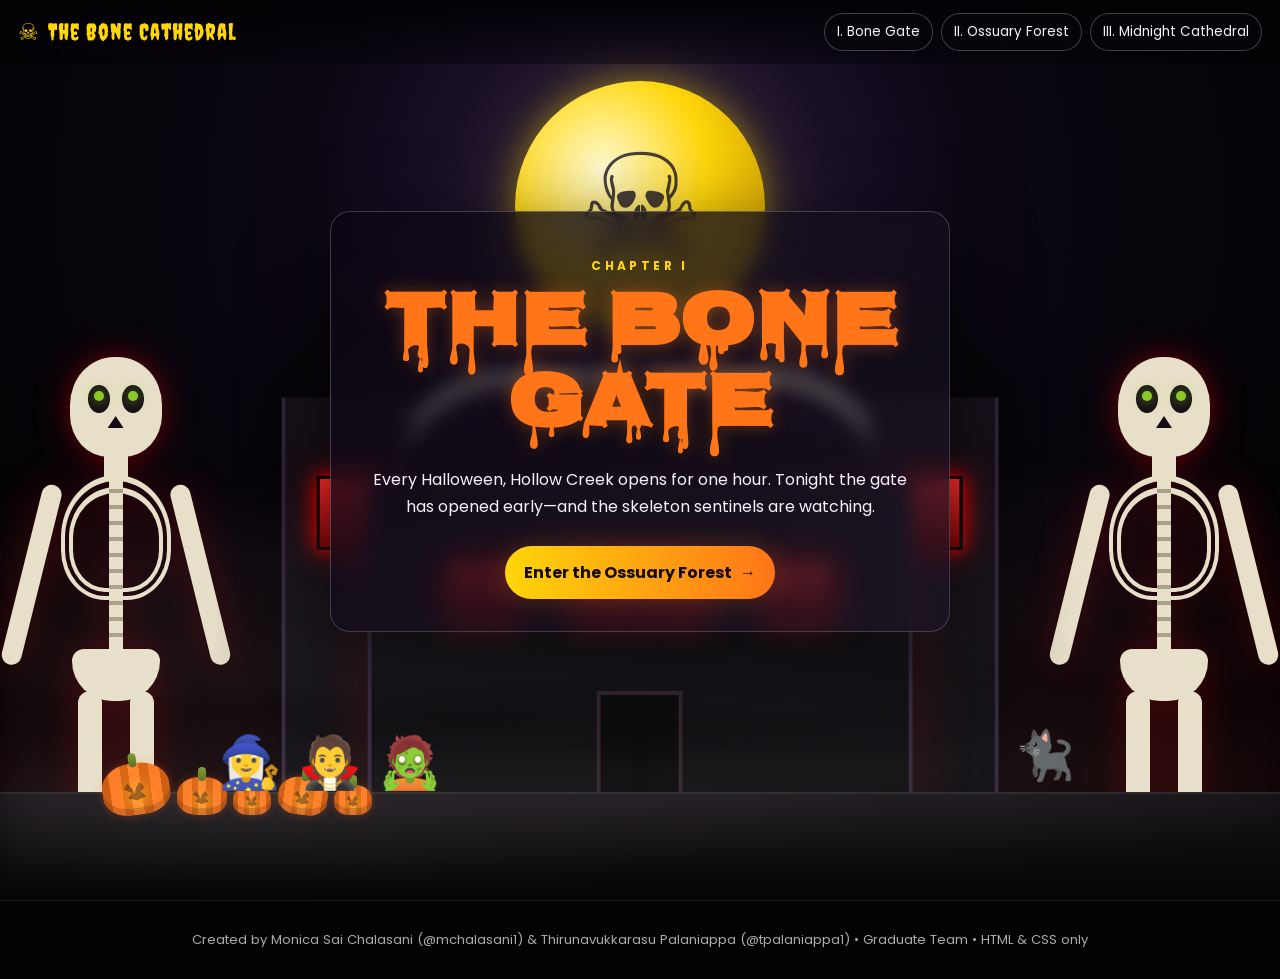
==== index.html @ 4d3e07ff "Create final Haunted Harvest project" ====
<!DOCTYPE html>
<html lang="en">
<head>
  <meta charset="UTF-8">
  <meta name="viewport" content="width=device-width, initial-scale=1.0">
  <meta name="description" content="The Bone Cathedral of Hollow Creek — a CSS-only Halloween experience by Monica Sai Chalasani and Thirunavukkarasu Palaniappa.">
  <title>The Bone Cathedral of Hollow Creek</title>
  <link rel="preconnect" href="https://fonts.googleapis.com">
  <link rel="preconnect" href="https://fonts.gstatic.com" crossorigin>
  <link href="https://fonts.googleapis.com/css2?family=Creepster&family=Nosifer&family=Poppins:wght@400;600;700&display=swap" rel="stylesheet">
  <link rel="stylesheet" href="haunted-harvest.css">
</head>
<body>
  <a class="skip-link" href="#story">Skip to story</a>

  <header class="topbar">
    <div class="brand" aria-label="Project title">
      <span aria-hidden="true">☠</span>
      <span>The Bone Cathedral</span>
    </div>
    <nav class="scene-nav" aria-label="Scene navigation">
      <a href="#gate">I. Bone Gate</a>
      <a href="#forest">II. Ossuary Forest</a>
      <a href="#cathedral">III. Midnight Cathedral</a>
    </nav>
  </header>

  <main id="story" class="scenes">
    <section id="gate" class="scene scene-gate" aria-labelledby="gate-title">
      <div class="sky" aria-hidden="true">
        <div class="moon moon-skull"><span>☠</span></div>
        <div class="cloud cloud-a"></div>
        <div class="cloud cloud-b"></div>
        <div class="bat-swarm bat-swarm-a">🦇 🦇 🦇</div>
        <div class="bat-swarm bat-swarm-b">🦇 🦇</div>
      </div>

      <div class="lightning" aria-hidden="true"></div>
      <div class="fog fog-back" aria-hidden="true"></div>
      <div class="fog fog-mid" aria-hidden="true"></div>

      <div class="skeleton-guardian guardian-left" aria-hidden="true">
        <div class="skull"><span class="eye eye-l"></span><span class="eye eye-r"></span></div>
        <div class="neck"></div><div class="ribcage"></div><div class="spine"></div>
        <div class="arm arm-l"></div><div class="arm arm-r"></div>
        <div class="pelvis"></div><div class="leg leg-l"></div><div class="leg leg-r"></div>
      </div>
      <div class="skeleton-guardian guardian-right" aria-hidden="true">
        <div class="skull"><span class="eye eye-l"></span><span class="eye eye-r"></span></div>
        <div class="neck"></div><div class="ribcage"></div><div class="spine"></div>
        <div class="arm arm-l"></div><div class="arm arm-r"></div>
        <div class="pelvis"></div><div class="leg leg-l"></div><div class="leg leg-r"></div>
      </div>

      <div class="bone-gate" aria-hidden="true">
        <div class="gate-arch">HOLLOW CREEK</div>
        <div class="gate-door gate-door-left"></div>
        <div class="gate-door gate-door-right"></div>
      </div>

      <div class="haunted-mansion" aria-hidden="true">
        <div class="mansion-roof"></div>
        <div class="mansion-tower mansion-tower-left"><span class="red-window"></span></div>
        <div class="mansion-tower mansion-tower-right"><span class="red-window"></span></div>
        <div class="mansion-body">
          <span class="red-window w1"></span><span class="red-window w2"></span><span class="red-window w3"></span><span class="red-window w4"></span>
          <div class="mansion-door"><span class="shadow-person"></span></div>
        </div>
      </div>

      <article class="story-card story-card-gate">
        <p class="eyebrow">Chapter I</p>
        <h1 id="gate-title">The Bone Gate</h1>
        <p>Every Halloween, Hollow Creek opens for one hour. Tonight the gate has opened early—and the skeleton sentinels are watching.</p>
        <a class="cta" href="#forest">Enter the Ossuary Forest <span aria-hidden="true">→</span></a>
      </article>

      <div class="trick-or-treaters" aria-label="Trick-or-treaters walking toward the gate">
        <span class="walker walker-1">🧙‍♀️</span><span class="walker walker-2">🧛</span><span class="walker walker-3">🧟</span>
      </div>
      <div class="black-cat" aria-label="A black cat watching the gate">🐈‍⬛</div>
      <div class="pumpkin-patch patch-gate" aria-label="A glowing patch of pumpkins at the bone gate">
        <span class="pumpkin pumpkin-lg glow tilt-left"></span>
        <span class="pumpkin pumpkin-md"></span>
        <span class="pumpkin pumpkin-sm glow"></span>
        <span class="pumpkin pumpkin-md tilt-right"></span>
        <span class="pumpkin pumpkin-sm"></span>
      </div>

      <div class="road" aria-hidden="true">
        <div class="hearse hearse-one"><span class="vehicle-body">⚰</span><span class="wheel wheel-a"></span><span class="wheel wheel-b"></span></div>
      </div>
      <div class="fog fog-front" aria-hidden="true"></div>
    </section>

    <section id="forest" class="scene scene-forest" aria-labelledby="forest-title">
      <div class="sky" aria-hidden="true">
        <div class="moon moon-purple"></div>
        <div class="cloud cloud-c"></div><div class="cloud cloud-d"></div>
        <div class="witch-flight">🧙‍♀️<span class="broom">━</span></div>
      </div>
      <div class="lightning lightning-forest" aria-hidden="true"></div>
      <div class="tree-line tree-back" aria-hidden="true">🌲 🌲 🌲 🌲 🌲 🌲 🌲</div>
      <div class="tree-line tree-front" aria-hidden="true">🌲 🌲 🌲 🌲 🌲</div>

      <div class="rib-arch" aria-hidden="true">
        <span class="rib rib-1"></span><span class="rib rib-2"></span><span class="rib rib-3"></span><span class="rib rib-4"></span><span class="rib rib-5"></span>
      </div>

      <div class="spider-line" aria-hidden="true"><span class="spider">🕷️</span></div>
      <div class="owl" aria-label="An owl in the forest">🦉</div>
      <div class="crow" aria-label="A crow on a branch">🐦‍⬛</div>
      <div class="bat-swarm bat-swarm-c" aria-hidden="true">🦇 🦇 🦇 🦇</div>

      <div class="cauldron-zone" aria-label="A bubbling witch cauldron">
        <div class="bubble b1"></div><div class="bubble b2"></div><div class="bubble b3"></div><div class="bubble b4"></div>
        <div class="cauldron">♨</div>
      </div>

      <div class="rising-hands" aria-hidden="true"><span>🦴</span><span>🦴</span><span>🦴</span></div>
      <div class="pumpkin-patch patch-forest" aria-label="Crooked pumpkins glowing through the forest fog">
        <span class="pumpkin pumpkin-sm"></span>
        <span class="pumpkin pumpkin-md glow"></span>
        <span class="pumpkin pumpkin-lg tilt-left"></span>
        <span class="pumpkin pumpkin-sm glow"></span>
      </div>

      <div class="skeleton-drummer" aria-label="A skeleton drummer performing in the forest">
        <span class="drum-head">💀</span><span class="drum-body">🥁</span><span class="stick stick-l">╱</span><span class="stick stick-r">╲</span>
      </div>

      <article class="story-card story-card-forest">
        <p class="eyebrow">Chapter II</p>
        <h2 id="forest-title">The Ossuary Forest</h2>
        <p>The trees bend like ribs. A witch circles the moon while a drummer made of bone calls something enormous from beneath the earth.</p>
        <div class="choice-row">
          <a class="ghost-button" href="#gate">← Retreat</a>
          <a class="cta" href="#cathedral">Follow the Drum <span aria-hidden="true">→</span></a>
        </div>
      </article>

      <div class="fog fog-back" aria-hidden="true"></div><div class="fog fog-mid" aria-hidden="true"></div><div class="fog fog-front" aria-hidden="true"></div>
    </section>

    <section id="cathedral" class="scene scene-cathedral" aria-labelledby="cathedral-title">
      <div class="sky" aria-hidden="true">
        <div class="blood-moon"></div>
        <div class="bat-swarm bat-swarm-final">🦇 🦇 🦇 🦇 🦇</div>
      </div>
      <div class="lightning lightning-final" aria-hidden="true"></div>
      <div class="red-spotlight red-spotlight-left" aria-hidden="true"></div>
      <div class="red-spotlight red-spotlight-right" aria-hidden="true"></div>
      <div class="giant-hand giant-hand-left" aria-hidden="true">🦴</div>
      <div class="giant-hand giant-hand-right" aria-hidden="true">🦴</div>

      <div class="cathedral" aria-hidden="true">
        <div class="tower tower-l"></div><div class="tower tower-r"></div>
        <div class="cathedral-face">
          <div class="window window-1"></div><div class="window window-2"></div><div class="window window-3"></div>
          <div class="cathedral-door"></div>
        </div>
      </div>

      <article class="story-card final-card">
        <p class="eyebrow">Chapter III</p>
        <h2 id="cathedral-title">Midnight at the Bone Cathedral</h2>
        <p>The bells stop. The graveyard goes silent. You have one final choice: awaken the Bone Titan—or escape before midnight.</p>
        <div class="summon-control">
          <input type="checkbox" id="awaken" class="summon-checkbox">
          <label for="awaken" class="summon-label">☠ AWAKEN THE BONE TITAN ☠</label>
        </div>
      </article>

      <div class="arena">
        <div class="titan-shadow" aria-hidden="true"></div>
        <div class="bone-titan" aria-label="A giant skeleton titan rising behind the graveyard">
          <div class="titan-skull"><span class="titan-eye left"></span><span class="titan-eye right"></span><span class="jaw"></span></div>
          <div class="titan-neck"></div>
          <div class="titan-ribs">
            <i></i><i></i><i></i><i></i><i></i>
          </div>
          <div class="titan-spine"></div>
          <div class="titan-arm titan-arm-left"></div><div class="titan-arm titan-arm-right"></div>
          <div class="titan-pelvis"></div>
        </div>


        <div class="pumpkin-patch patch-cathedral" aria-label="Jack-o'-lanterns glowing beside the graves">
          <span class="pumpkin pumpkin-md glow"></span>
          <span class="pumpkin pumpkin-sm"></span>
          <span class="pumpkin pumpkin-lg glow tilt-right"></span>
          <span class="pumpkin pumpkin-sm glow"></span>
          <span class="pumpkin pumpkin-md"></span>
        </div>
        <div class="graveyard" aria-label="Interactive graveyard">
          <button class="grave grave-1"><span>R.I.P.</span><small>The bell tolls for you.</small></button>
          <button class="grave grave-2"><span>1893</span><small>He still walks at midnight.</small></button>
          <button class="grave grave-3"><span>BEWARE</span><small>Do not wake what sleeps below.</small></button>
        </div>

        <div class="ghost ghost-a" aria-label="Floating ghost">👻</div><div class="ghost ghost-b" aria-label="Floating ghost">👻</div><div class="ghost ghost-c" aria-label="Floating ghost">👻</div>

        <div class="graveyard-visitors" aria-label="Two frightened visitors searching the graveyard with flashlights">
          <span class="visitor visitor-one">🧑‍🦱<i class="flashlight-beam" aria-hidden="true"></i></span>
          <span class="visitor visitor-two">🧑‍🦰<i class="flashlight-beam" aria-hidden="true"></i></span>
        </div>
        <div class="cathedral-raven" aria-label="A raven circling the cathedral">🐦‍⬛</div>
        <div class="wind-debris wind-debris-a" aria-hidden="true">🍂</div>
        <div class="wind-debris wind-debris-b" aria-hidden="true">🍂</div>
        <div class="dance-floor" aria-label="Skeletons dancing in the graveyard"><span>💀</span><span>💀</span><span>💀</span></div>
      </div>

      <div class="road road-final" aria-hidden="true"><div class="hearse hearse-two"><span class="vehicle-body">⚰</span><span class="wheel wheel-a"></span><span class="wheel wheel-b"></span></div></div>

      <div class="final-nav">
        <a class="ghost-button" href="#forest">← Back to Forest</a>
        <a class="cta" href="#gate">Restart the Curse ↻</a>
      </div>

      <div class="fog fog-back" aria-hidden="true"></div><div class="fog fog-mid" aria-hidden="true"></div><div class="fog fog-front" aria-hidden="true"></div>
    </section>
  </main>

  <footer>
    <p>Created by Monica Sai Chalasani (@mchalasani1) &amp; Thirunavukkarasu Palaniappa (@tpalaniappa1) • Graduate Team • HTML &amp; CSS only</p>
  </footer>
</body>
</html>
---- haunted-harvest.css ----
:root {
  --pumpkin: #ff7518;
  --candy-purple: #5a189a;
  --spider-black: #1a1423;
  --slime-green: #8ac926;
  --ghost-white: #f6f2f8;
  --candle-glow: #ffd60a;
  --blood: #8a0712;
  --night: #07050b;
  --deep-night: #020103;
  --bone: #e7dfc8;
  --mist: rgba(246, 242, 248, .12);
  --panel: rgba(10, 6, 16, .78);
}

* { box-sizing: border-box; }
html { scroll-behavior: smooth; }
body { margin: 0; background: var(--deep-night); color: var(--ghost-white); font-family: "Poppins", "Segoe UI", sans-serif; overflow-x: hidden; }
a { color: inherit; }
button, input, label, a { -webkit-tap-highlight-color: transparent; }

.skip-link { position: fixed; left: 1rem; top: -100px; z-index: 9999; background: var(--candle-glow); color: #111; padding: .75rem 1rem; border-radius: .5rem; font-weight: 700; }
.skip-link:focus { top: 1rem; }

:focus-visible { outline: 3px solid var(--candle-glow); outline-offset: 4px; }

.topbar { position: fixed; inset: 0 0 auto 0; z-index: 1000; display: flex; align-items: center; justify-content: space-between; gap: 1rem; padding: .8rem 1.1rem; background: linear-gradient(180deg, rgba(2,1,3,.95), rgba(2,1,3,.3)); backdrop-filter: blur(8px); }
.brand { display: flex; gap: .55rem; align-items: center; font-family: "Creepster", cursive; letter-spacing: 1px; color: var(--candle-glow); font-size: clamp(1rem, 2vw, 1.45rem); }
.scene-nav { display: flex; flex-wrap: wrap; gap: .5rem; justify-content: flex-end; }
.scene-nav a { text-decoration: none; font-size: .84rem; padding: .5rem .75rem; border: 1px solid rgba(246,242,248,.25); border-radius: 999px; background: rgba(8,5,12,.65); transition: transform .25s ease, background .25s ease, border-color .25s ease; }
.scene-nav a:hover { transform: translateY(-2px); background: rgba(90,24,154,.45); border-color: var(--candy-purple); }

.scenes { min-height: 100vh; }
.scene { display: none; position: relative; min-height: 100vh; overflow: hidden; isolation: isolate; padding: 7rem 1rem 5rem; }
.scenes:not(:has(.scene:target)) .scene:first-child { display: block; }
.scene:target { display: block; animation: sceneReveal .9s ease both; }

@keyframes sceneReveal { from { opacity: 0; transform: scale(1.035); filter: blur(10px); } to { opacity: 1; transform: scale(1); filter: blur(0); } }

.scene-gate { background: radial-gradient(circle at 50% 22%, #221638 0 9%, #0c0713 35%, #030204 75%); }
.scene-forest { background: radial-gradient(circle at 72% 18%, #281641 0 8%, #0a0611 35%, #020103 80%); }
.scene-cathedral { background: radial-gradient(circle at 50% 18%, #39070c 0 7%, #100409 28%, #020103 76%); }

.sky, .lightning, .fog { position: absolute; inset: 0; pointer-events: none; }
.sky { z-index: -8; }

.moon { position: absolute; top: 9%; left: 50%; transform: translateX(-50%); width: clamp(130px, 20vw, 250px); aspect-ratio: 1; border-radius: 50%; background: radial-gradient(circle at 35% 35%, #fffbd3, var(--candle-glow) 45%, #b88600 100%); box-shadow: 0 0 35px rgba(255,214,10,.45), 0 0 100px rgba(255,214,10,.18); animation: moonPulse 4s ease-in-out infinite; }
.moon-skull { display: grid; place-items: center; color: rgba(26,20,35,.8); font-size: clamp(4rem, 12vw, 9rem); }
.moon-purple { left: 72%; background: radial-gradient(circle at 35% 35%, #efe4ff, #bd9cff 45%, #573476 100%); box-shadow: 0 0 60px rgba(180,120,255,.4); }
@keyframes moonPulse { 50% { box-shadow: 0 0 60px rgba(255,214,10,.7), 0 0 140px rgba(255,214,10,.24); transform: translateX(-50%) scale(1.03); } }

.cloud { position: absolute; width: 340px; height: 90px; border-radius: 50%; background: radial-gradient(ellipse at center, rgba(246,242,248,.18), rgba(246,242,248,.02) 65%, transparent 70%); filter: blur(6px); }
.cloud-a { top: 15%; left: -30%; animation: cloudDrift 28s linear infinite; }
.cloud-b { top: 27%; left: -45%; animation: cloudDrift 39s linear infinite 5s; opacity: .55; }
.cloud-c { top: 18%; left: -30%; animation: cloudDrift 22s linear infinite; }
.cloud-d { top: 34%; left: -55%; animation: cloudDrift 35s linear infinite 8s; }
@keyframes cloudDrift { to { transform: translateX(160vw); } }

.bat-swarm { position: absolute; letter-spacing: .45rem; filter: grayscale(1) brightness(.45); white-space: nowrap; }
.bat-swarm-a { top: 20%; left: -20%; animation: swarmFlight 11s linear infinite; }
.bat-swarm-b { top: 34%; left: -30%; animation: swarmFlight 16s linear infinite 3s reverse; }
.bat-swarm-c { top: 25%; left: -30%; animation: swarmFlight 10s linear infinite; }
.bat-swarm-final { top: 18%; left: -35%; font-size: 1.35rem; animation: swarmFlight 9s linear infinite; }
@keyframes swarmFlight { 30% { transform: translate(45vw, -40px) rotate(-6deg); } 65% { transform: translate(95vw, 30px) rotate(5deg); } 100% { transform: translate(145vw, -10px); } }

.lightning { z-index: -2; background: white; opacity: 0; animation: lightningFlash 8s infinite; mix-blend-mode: screen; }
.lightning-forest { animation-duration: 6.5s; }
.lightning-final { animation-duration: 5.2s; }
@keyframes lightningFlash { 0%, 70%, 72%, 76%, 100% { opacity: 0; } 71% { opacity: .52; } 73% { opacity: .15; } 74% { opacity: .78; } }

.fog { z-index: 30; top: auto; height: 32%; filter: blur(16px); background: radial-gradient(ellipse at 20% 50%, rgba(246,242,248,.22), transparent 45%), radial-gradient(ellipse at 70% 40%, rgba(246,242,248,.15), transparent 42%); opacity: .45; }
.fog-back { bottom: 20%; animation: fogMove 35s linear infinite; opacity: .22; }
.fog-mid { bottom: 9%; animation: fogMove 24s linear infinite reverse; opacity: .32; }
.fog-front { bottom: -5%; animation: fogMove 17s linear infinite; opacity: .5; }
@keyframes fogMove { from { transform: translateX(-18%); } to { transform: translateX(18%); } }

.story-card { position: relative; z-index: 80; width: min(620px, 92vw); margin: 11vh auto 0; padding: clamp(1.2rem, 3vw, 2rem); background: linear-gradient(135deg, rgba(13,7,20,.82), rgba(26,20,35,.7)); border: 1px solid rgba(246,242,248,.2); border-radius: 1.25rem; box-shadow: 0 20px 80px rgba(0,0,0,.5); backdrop-filter: blur(9px); text-align: center; }
.story-card h1, .story-card h2 { margin: .2rem 0 .8rem; font-family: "Nosifer", cursive; line-height: 1.05; color: var(--pumpkin); text-shadow: 0 0 18px rgba(255,117,24,.35); font-size: clamp(2.3rem, 6vw, 5.2rem); }
.story-card p { line-height: 1.7; }
.eyebrow { text-transform: uppercase; letter-spacing: .28em; font-size: .75rem; color: var(--candle-glow); font-weight: 700; }
.cta, .ghost-button { display: inline-flex; align-items: center; justify-content: center; gap: .5rem; text-decoration: none; padding: .9rem 1.2rem; margin-top: .6rem; border-radius: 999px; font-weight: 700; transition: transform .25s ease, box-shadow .25s ease, background .25s ease; }
.cta { color: #140b04; background: linear-gradient(90deg, var(--candle-glow), var(--pumpkin)); box-shadow: 0 0 28px rgba(255,117,24,.25); }
.cta:hover { transform: translateY(-3px) scale(1.02); box-shadow: 0 0 38px rgba(255,117,24,.55); }
.ghost-button { border: 1px solid rgba(246,242,248,.35); background: rgba(246,242,248,.08); }
.ghost-button:hover { background: rgba(246,242,248,.16); transform: translateY(-3px); }
.choice-row { display: flex; gap: .7rem; justify-content: center; flex-wrap: wrap; }

.skeleton-guardian { position: absolute; z-index: 7; bottom: 7%; width: 180px; height: 480px; transform-origin: bottom center; filter: drop-shadow(0 0 18px rgba(246,242,248,.12)); animation: guardianSway 5s ease-in-out infinite alternate; }
.guardian-left { left: 2%; }
.guardian-right { right: 2%; transform: scaleX(-1); animation-delay: -2.2s; }
@keyframes guardianSway { to { rotate: 2deg; } }
.skull { position: absolute; top: 0; left: 50%; width: 92px; height: 100px; transform: translateX(-50%); background: var(--bone); border-radius: 48% 48% 42% 42%; box-shadow: inset 0 -14px 0 #c8bea5; }
.skull::before { content: ""; position: absolute; left: 18px; top: 28px; width: 22px; height: 28px; border-radius: 50%; background: #140b16; box-shadow: 34px 0 #140b16; }
.skull::after { content: ""; position: absolute; left: 38px; top: 59px; width: 16px; height: 12px; background: #140b16; clip-path: polygon(50% 0,100% 100%,0 100%); }
.eye { position: absolute; top: 34px; width: 10px; height: 10px; border-radius: 50%; background: var(--slime-green); box-shadow: 0 0 14px var(--slime-green); animation: eyePulse 1.8s infinite; z-index: 3; }
.eye-l { left: 24px; }.eye-r { right: 24px; }
@keyframes eyePulse { 50% { opacity: .25; transform: scale(.65); } }
.neck { position: absolute; top: 94px; left: 50%; width: 24px; height: 28px; transform: translateX(-50%); background: var(--bone); }
.ribcage { position: absolute; top: 118px; left: 50%; width: 110px; height: 125px; transform: translateX(-50%); border: 12px double var(--bone); border-top-width: 18px; border-radius: 50% 50% 40% 40%; }
.spine { position: absolute; top: 120px; left: 50%; width: 14px; height: 185px; transform: translateX(-50%); background: repeating-linear-gradient(to bottom, var(--bone) 0 12px, #aa9f88 12px 16px); }
.arm { position: absolute; top: 128px; width: 20px; height: 185px; background: var(--bone); border-radius: 20px; transform-origin: top center; }
.arm-l { left: 18px; rotate: 14deg; }.arm-r { right: 18px; rotate: -14deg; }
.pelvis { position: absolute; top: 292px; left: 50%; width: 88px; height: 52px; transform: translateX(-50%); background: var(--bone); border-radius: 12px 12px 40px 40px; }
.leg { position: absolute; top: 334px; width: 24px; height: 146px; background: var(--bone); border-radius: 20px; }
.leg-l { left: 52px; }.leg-r { right: 52px; }

.bone-gate { position: absolute; z-index: 5; left: 50%; bottom: 8%; transform: translateX(-50%); width: min(520px, 70vw); height: 460px; }
.gate-arch { position: absolute; inset: 0 0 auto 0; height: 130px; border: 20px solid var(--bone); border-bottom: 0; border-radius: 260px 260px 0 0; display: grid; place-items: center; padding-top: 1.8rem; font-family: "Creepster"; font-size: clamp(1.3rem, 4vw, 2.4rem); color: var(--candle-glow); text-shadow: 0 0 10px var(--pumpkin); }
.gate-door { position: absolute; bottom: 0; width: 50%; height: 350px; border: 8px solid #4f3a2d; background: repeating-linear-gradient(90deg, #1a1113 0 18px, #2a171b 18px 24px); transform-origin: center top; }
.gate-door-left { left: 0; animation: gateOpenL 7s ease-in-out infinite; }
.gate-door-right { right: 0; animation: gateOpenR 7s ease-in-out infinite; }
@keyframes gateOpenL { 45%, 65% { transform: perspective(600px) rotateY(65deg); } }
@keyframes gateOpenR { 45%, 65% { transform: perspective(600px) rotateY(-65deg); } }

.trick-or-treaters { position: absolute; z-index: 22; bottom: 11%; left: 17%; display: flex; gap: 1rem; font-size: clamp(2rem, 4vw, 3.2rem); animation: walkersMove 12s ease-in-out infinite alternate; }
.walker { display: inline-block; animation: walkBob .55s ease-in-out infinite alternate; }
.walker-2 { animation-delay: -.2s; }.walker-3 { animation-delay: -.35s; }
@keyframes walkersMove { to { transform: translateX(10vw); } }
@keyframes walkBob { to { transform: translateY(-7px) rotate(2deg); } }
.black-cat { position: absolute; z-index: 23; right: 16%; bottom: 12%; font-size: 3rem; animation: catWatch 3s ease-in-out infinite; }
@keyframes catWatch { 50% { transform: translateY(-5px) scaleX(-1); } }

.road { position: absolute; z-index: 15; left: 0; right: 0; bottom: 0; height: 12%; background: linear-gradient(#151116, #060506); border-top: 2px solid rgba(246,242,248,.12); }
.hearse { position: absolute; bottom: 18px; width: 150px; height: 55px; border-radius: 12px 18px 6px 6px; background: linear-gradient(#262129, #09080a); border: 2px solid #3d3740; box-shadow: 0 8px 22px rgba(0,0,0,.65); }
.hearse::before { content: ""; position: absolute; top: -24px; left: 35px; width: 80px; height: 30px; background: #151219; border-radius: 10px 15px 0 0; border: 2px solid #3d3740; }
.vehicle-body { position: absolute; left: 58px; top: 9px; font-size: 1.7rem; filter: grayscale(1); }
.wheel { position: absolute; bottom: -12px; width: 28px; aspect-ratio: 1; border-radius: 50%; background: #050505; border: 5px solid #3c3c3c; animation: wheelSpin .75s linear infinite; }
.wheel-a { left: 22px; }.wheel-b { right: 22px; }
@keyframes wheelSpin { to { rotate: 360deg; } }
.hearse-one { left: -190px; animation: hearseDrive 15s linear infinite; }
.hearse-two { left: -190px; animation: hearseDrive 12s linear infinite reverse; }
@keyframes hearseDrive { to { transform: translateX(calc(100vw + 350px)); } }

.tree-line { position: absolute; left: -5%; right: -5%; white-space: nowrap; filter: brightness(.23) saturate(.3); transform-origin: bottom center; }
.tree-back { bottom: 18%; font-size: clamp(7rem, 15vw, 13rem); opacity: .5; animation: treeSway 5s ease-in-out infinite alternate; }
.tree-front { bottom: 7%; font-size: clamp(9rem, 18vw, 16rem); opacity: .85; animation: treeSway 4s ease-in-out infinite alternate-reverse; }
@keyframes treeSway { to { transform: translateX(2%) rotate(.8deg); } }

.witch-flight { position: absolute; top: 20%; left: -20%; font-size: clamp(2.5rem, 5vw, 4rem); animation: witchFlight 13s ease-in-out infinite; }
.witch-flight .broom { display: inline-block; transform: translate(-.65rem,.3rem) rotate(-7deg); color: #6f4a2d; }
@keyframes witchFlight { 30% { transform: translate(45vw,-45px) rotate(4deg); } 65% { transform: translate(95vw,35px) rotate(-3deg); } 100% { transform: translate(140vw,-20px); } }

.rib-arch { position: absolute; z-index: 6; left: 50%; bottom: 9%; width: min(580px, 80vw); height: 530px; transform: translateX(-50%); }
.rib { position: absolute; bottom: 0; width: 26px; height: 500px; background: var(--bone); border-radius: 30px; transform-origin: bottom center; box-shadow: 0 0 20px rgba(246,242,248,.08); }
.rib-1 { left: 10%; rotate: -24deg; }.rib-2 { left: 28%; rotate: -12deg; }.rib-3 { left: 49%; }.rib-4 { right: 28%; rotate: 12deg; }.rib-5 { right: 10%; rotate: 24deg; }

.spider-line { position: absolute; z-index: 40; top: 0; left: 16%; width: 2px; height: 26vh; background: rgba(246,242,248,.45); }
.spider { position: absolute; bottom: -2.6rem; left: -1.4rem; font-size: 2.8rem; animation: spiderDrop 4s ease-in-out infinite alternate; }
@keyframes spiderDrop { to { transform: translateY(90px) rotate(12deg); } }
.owl, .crow { position: absolute; z-index: 16; font-size: 2.5rem; }
.owl { right: 18%; top: 30%; animation: owlBlink 3s steps(2,end) infinite; }
.crow { left: 20%; top: 32%; animation: crowHop 2.3s ease-in-out infinite; }
@keyframes owlBlink { 50% { filter: brightness(.45); } }
@keyframes crowHop { 50% { transform: translateY(-7px) rotate(-6deg); } }

.cauldron-zone { position: absolute; z-index: 26; bottom: 12%; right: 22%; width: 120px; height: 170px; }
.cauldron { position: absolute; bottom: 0; width: 120px; height: 75px; border-radius: 10px 10px 55px 55px; background: #09070b; border: 4px solid #35303a; color: var(--slime-green); display: grid; place-items: center; font-size: 3rem; box-shadow: 0 -10px 35px rgba(138,201,38,.28); }
.bubble { position: absolute; bottom: 60px; left: 50%; width: 14px; aspect-ratio: 1; border-radius: 50%; background: var(--slime-green); box-shadow: 0 0 12px var(--slime-green); animation: bubbleRise 2.2s ease-out infinite; }
.b2 { left: 30%; animation-delay: .5s; }.b3 { left: 65%; animation-delay: 1s; }.b4 { left: 45%; animation-delay: 1.45s; width: 9px; }
@keyframes bubbleRise { from { transform: translateY(0) scale(.4); opacity: 0; } 30% { opacity: 1; } to { transform: translateY(-105px) scale(1.5); opacity: 0; } }

.skeleton-drummer { position: absolute; z-index: 24; left: 16%; bottom: 12%; width: 130px; height: 170px; animation: drummerBounce .55s ease-in-out infinite alternate; }
.drum-head { position: absolute; top: 0; left: 42px; font-size: 3.2rem; }.drum-body { position: absolute; bottom: 0; left: 34px; font-size: 4rem; }
.stick { position: absolute; top: 65px; font-size: 3rem; color: var(--bone); transform-origin: bottom center; }.stick-l { left: 15px; animation: drumL .35s infinite alternate; }.stick-r { right: 15px; animation: drumR .35s infinite alternate; }
@keyframes drummerBounce { to { transform: translateY(-8px); } } @keyframes drumL { to { rotate: 25deg; } } @keyframes drumR { to { rotate: -25deg; } }

.blood-moon { position: absolute; top: 8%; left: 50%; transform: translateX(-50%); width: clamp(160px, 24vw, 290px); aspect-ratio: 1; border-radius: 50%; background: radial-gradient(circle at 38% 34%, #ff6b6b, #a40f18 52%, #48050a 100%); box-shadow: 0 0 70px rgba(164,15,24,.5); animation: bloodPulse 3.5s ease-in-out infinite; }
@keyframes bloodPulse { 50% { transform: translateX(-50%) scale(1.035); filter: saturate(1.35); } }

.cathedral { position: absolute; z-index: 3; left: 50%; bottom: 7%; transform: translateX(-50%); width: min(760px, 88vw); height: 620px; filter: drop-shadow(0 30px 25px rgba(0,0,0,.75)); }
.cathedral-face { position: absolute; bottom: 0; left: 18%; width: 64%; height: 470px; background: linear-gradient(#211620, #09070a); border: 5px solid #372938; clip-path: polygon(8% 100%,8% 22%,23% 22%,32% 0,41% 22%,59% 22%,68% 0,77% 22%,92% 22%,92% 100%); }
.tower { position: absolute; bottom: 0; width: 22%; height: 570px; background: linear-gradient(#20151f, #080609); border: 5px solid #372938; clip-path: polygon(50% 0,100% 18%,90% 18%,90% 100%,10% 100%,10% 18%,0 18%); }
.tower-l { left: 0; }.tower-r { right: 0; }
.window { position: absolute; top: 38%; width: 44px; height: 90px; background: var(--candle-glow); border-radius: 22px 22px 4px 4px; box-shadow: 0 0 22px rgba(255,214,10,.45); animation: windowFlicker 2.4s infinite steps(2,end); }
.window-1 { left: 16%; }.window-2 { left: 45%; animation-delay: -.7s; }.window-3 { right: 16%; animation-delay: -1.4s; }
@keyframes windowFlicker { 50% { opacity: .28; filter: hue-rotate(35deg); } }
.cathedral-door { position: absolute; bottom: 0; left: 50%; transform: translateX(-50%); width: 120px; height: 150px; background: #020103; border-radius: 60px 60px 0 0; border: 5px solid #4e394f; }

.final-card { margin-top: 5vh; max-width: 720px; }
.summon-control { margin-top: 1rem; }
.summon-checkbox { position: absolute; inline-size: 1px; block-size: 1px; opacity: 0; }
.summon-label { display: inline-flex; justify-content: center; padding: 1rem 1.25rem; border: 2px solid var(--blood); border-radius: .75rem; background: linear-gradient(180deg, #250509, #080205); color: #ffd2d5; font-family: "Creepster"; letter-spacing: .08em; font-size: clamp(1rem, 3vw, 1.35rem); cursor: pointer; box-shadow: inset 0 0 20px rgba(138,7,18,.28), 0 0 20px rgba(138,7,18,.2); transition: .25s ease; }
.summon-label:hover { transform: scale(1.04); box-shadow: inset 0 0 25px rgba(138,7,18,.45), 0 0 30px rgba(138,7,18,.35); }
.summon-checkbox:focus-visible + .summon-label { outline: 3px solid var(--candle-glow); outline-offset: 5px; }

.arena { position: absolute; inset: 0; z-index: 10; pointer-events: none; }
.bone-titan { position: absolute; left: 50%; bottom: -43%; width: 430px; height: 740px; transform: translateX(-50%) scale(.85); opacity: .08; filter: drop-shadow(0 0 30px rgba(246,242,248,.18)); transition: 1.6s cubic-bezier(.16,.8,.2,1); }
.scene-cathedral:has(.summon-checkbox:checked) .bone-titan { bottom: 3%; opacity: 1; transform: translateX(-50%) scale(1); animation: titanBreath 4s ease-in-out infinite 1.6s; }
.scene-cathedral:has(.summon-checkbox:checked) .titan-shadow { opacity: .8; transform: translateX(-50%) scale(1.2); }
@keyframes titanBreath { 50% { transform: translateX(-50%) scale(1.02); filter: drop-shadow(0 0 50px rgba(138,201,38,.25)); } }
.titan-shadow { position: absolute; left: 50%; bottom: 3%; width: 520px; height: 120px; transform: translateX(-50%) scale(.2); background: radial-gradient(ellipse, rgba(0,0,0,.95), transparent 70%); opacity: 0; transition: 1.4s ease; }
.titan-skull { position: absolute; top: 0; left: 50%; width: 210px; height: 220px; transform: translateX(-50%); background: var(--bone); border-radius: 50% 50% 40% 40%; box-shadow: inset 0 -25px 0 #b7ab90; }
.titan-skull::before { content:""; position:absolute; top:68px; left:40px; width:48px; height:58px; border-radius:50%; background:#0a0508; box-shadow:82px 0 #0a0508; }
.titan-skull::after { content:""; position:absolute; top:138px; left:88px; width:34px; height:28px; background:#0a0508; clip-path:polygon(50% 0,100% 100%,0 100%); }
.titan-eye { position: absolute; top: 86px; width: 18px; aspect-ratio: 1; border-radius: 50%; background: var(--slime-green); box-shadow: 0 0 28px 9px rgba(138,201,38,.65); z-index: 3; animation: titanEye 1.5s infinite alternate; }
.titan-eye.left { left: 56px; }.titan-eye.right { right: 56px; }
@keyframes titanEye { to { transform: scale(.55); opacity: .55; } }
.jaw { position: absolute; left: 48px; bottom: -35px; width: 115px; height: 65px; border: 18px double var(--bone); border-top: 0; border-radius: 0 0 50px 50px; animation: jawTalk 1.2s ease-in-out infinite; transform-origin: top center; }
@keyframes jawTalk { 50% { transform: rotateX(35deg) translateY(8px); } }
.titan-neck { position: absolute; top: 210px; left: 50%; transform: translateX(-50%); width: 55px; height: 70px; background: var(--bone); }
.titan-ribs { position: absolute; top: 265px; left: 50%; transform: translateX(-50%); width: 310px; height: 265px; }
.titan-ribs i { position: absolute; left: 50%; transform: translateX(-50%); width: 100%; height: 50px; border: 18px solid var(--bone); border-top: 0; border-radius: 0 0 150px 150px; }
.titan-ribs i:nth-child(1){top:0}.titan-ribs i:nth-child(2){top:46px;width:92%}.titan-ribs i:nth-child(3){top:92px;width:84%}.titan-ribs i:nth-child(4){top:138px;width:74%}.titan-ribs i:nth-child(5){top:184px;width:62%}
.titan-spine { position: absolute; top: 270px; left: 50%; transform: translateX(-50%); width: 28px; height: 350px; background: repeating-linear-gradient(to bottom, var(--bone) 0 20px, #a99d83 20px 27px); }
.titan-arm { position: absolute; top: 300px; width: 38px; height: 360px; background: var(--bone); border-radius: 30px; transform-origin: top center; }
.titan-arm-left { left: 28px; rotate: 16deg; }.titan-arm-right { right: 28px; rotate: -16deg; }
.titan-pelvis { position: absolute; top: 605px; left: 50%; transform: translateX(-50%); width: 210px; height: 95px; background: var(--bone); border-radius: 20px 20px 80px 80px; }

.graveyard { position: absolute; z-index: 18; left: 8%; right: 8%; bottom: 14%; display: flex; align-items: flex-end; justify-content: space-around; gap: 1rem; pointer-events: auto; }
.grave { position: relative; width: 150px; height: 130px; border: 0; border-radius: 70px 70px 12px 12px; background: linear-gradient(#47434a,#1b171e); color: var(--ghost-white); box-shadow: inset 0 0 0 4px #625b65; cursor: pointer; font: inherit; padding: 2rem .7rem .7rem; transition: transform .25s ease, box-shadow .25s ease; }
.grave span { font-family: "Creepster"; font-size: 1.35rem; }
.grave small { position: absolute; left: 50%; bottom: calc(100% + .75rem); width: 180px; transform: translate(-50%, 10px); padding: .7rem; border-radius: .6rem; background: rgba(5,3,7,.9); border: 1px solid rgba(246,242,248,.2); opacity: 0; transition: .25s ease; pointer-events: none; }
.grave:hover, .grave:focus-visible { transform: translateY(-8px); box-shadow: inset 0 0 0 4px #756d78, 0 0 24px rgba(246,242,248,.15); }
.grave:hover small, .grave:focus-visible small { opacity: 1; transform: translate(-50%,0); }
.grave-2 { height: 155px; }.grave-3 { height: 118px; }

.ghost { position: absolute; z-index: 19; font-size: clamp(3rem, 7vw, 6rem); opacity: .78; filter: drop-shadow(0 0 20px rgba(246,242,248,.25)); }
.ghost-a { left: 12%; top: 33%; animation: ghostFloat 4s ease-in-out infinite; }.ghost-b { right: 13%; top: 28%; animation: ghostFloat 5.5s ease-in-out infinite reverse; }.ghost-c { left: 72%; top: 53%; animation: ghostCircle 7s linear infinite; }
@keyframes ghostFloat { 50% { transform: translateY(-30px) translateX(18px) rotate(4deg); } }
@keyframes ghostCircle { 50% { transform: translate(-45px,-25px) rotate(-8deg); } }
.dance-floor { position: absolute; z-index: 20; left: 50%; bottom: 10%; transform: translateX(-50%); display: flex; gap: 1rem; font-size: clamp(2.5rem,5vw,4rem); }
.dance-floor span { display: inline-block; animation: skeletonDance .55s ease-in-out infinite alternate; }.dance-floor span:nth-child(2){animation-delay:-.2s}.dance-floor span:nth-child(3){animation-delay:-.4s}
@keyframes skeletonDance { to { transform: translateY(-12px) rotate(10deg) scale(1.06); } }

.road-final { z-index: 16; }
.final-nav { position: absolute; z-index: 90; left: 50%; bottom: 2%; transform: translateX(-50%); display: flex; gap: .65rem; flex-wrap: wrap; justify-content: center; width: 95%; }

footer { padding: 1rem; text-align: center; background: #020103; color: rgba(246,242,248,.7); font-size: .82rem; border-top: 1px solid rgba(246,242,248,.08); }

@media (max-width: 900px) {
  .scene { padding-top: 8.5rem; }
  .topbar { align-items: flex-start; flex-direction: column; }
  .scene-nav { width: 100%; justify-content: flex-start; overflow-x: auto; flex-wrap: nowrap; padding-bottom: .15rem; }
  .scene-nav a { white-space: nowrap; }
  .skeleton-guardian { width: 120px; height: 340px; transform: scale(.72); bottom: 2%; }
  .guardian-left { left: -4%; }.guardian-right { right: -4%; }
  .bone-gate { width: 70vw; height: 360px; opacity: .82; }
  .gate-door { height: 270px; }
  .story-card { margin-top: 18vh; }
  .cauldron-zone { right: 7%; }.skeleton-drummer { left: 7%; }
  .bone-titan { transform: translateX(-50%) scale(.7); transform-origin: bottom center; }
  .scene-cathedral:has(.summon-checkbox:checked) .bone-titan { transform: translateX(-50%) scale(.78); }
  .graveyard { left: 2%; right: 2%; gap: .35rem; }
  .grave { width: 30vw; max-width: 130px; }
}

@media (max-width: 600px) {
  .scene { min-height: 100svh; padding-inline: .75rem; }
  .brand { font-size: 1rem; }
  .story-card { margin-top: 20vh; padding: 1rem; }
  .story-card p { font-size: .92rem; }
  .skeleton-guardian { opacity: .55; transform: scale(.52); }
  .guardian-left { left: -14%; }.guardian-right { right: -14%; }
  .bone-gate { width: 92vw; opacity: .55; }
  .trick-or-treaters { left: 3%; font-size: 2rem; }
  .black-cat { right: 4%; }
  .rib-arch { width: 96vw; opacity: .55; }
  .cauldron-zone, .skeleton-drummer { transform: scale(.72); transform-origin: bottom; }
  .cauldron-zone { right: 0; }.skeleton-drummer { left: 0; }
  .cathedral { width: 110vw; left: 50%; opacity: .7; }
  .bone-titan { width: 330px; height: 650px; transform: translateX(-50%) scale(.58); }
  .scene-cathedral:has(.summon-checkbox:checked) .bone-titan { transform: translateX(-50%) scale(.62); bottom: 2%; }
  .grave small { width: 135px; font-size: .7rem; }
  .ghost-c { display: none; }
  .final-nav { bottom: .5rem; }
}

@media (prefers-reduced-motion: reduce) {
  *, *::before, *::after { animation-duration: .01ms !important; animation-iteration-count: 1 !important; transition-duration: .01ms !important; scroll-behavior: auto !important; }
  .scene-cathedral:has(.summon-checkbox:checked) .bone-titan { bottom: 3%; opacity: 1; }
}

/* Final-scene living human activity + extra atmospheric motion */
.graveyard-visitors {
  position: absolute;
  z-index: 22;
  left: 7%;
  bottom: 18%;
  display: flex;
  gap: 1.2rem;
  font-size: clamp(2.1rem, 4.5vw, 3.8rem);
  animation: visitorTraverse 11s ease-in-out infinite alternate;
}
.visitor {
  position: relative;
  display: inline-block;
  animation: nervousWalk .48s ease-in-out infinite alternate;
}
.visitor-two { animation-delay: -.24s; }
.flashlight-beam {
  position: absolute;
  left: 78%;
  top: 48%;
  width: 90px;
  height: 32px;
  transform-origin: left center;
  transform: rotate(-8deg);
  clip-path: polygon(0 42%,100% 0,100% 100%,0 58%);
  background: linear-gradient(90deg, rgba(255,214,10,.48), rgba(255,214,10,0));
  filter: blur(2px);
  animation: flashlightSearch 2.7s ease-in-out infinite alternate;
  pointer-events: none;
}
@keyframes visitorTraverse { to { transform: translateX(16vw); } }
@keyframes nervousWalk { to { transform: translateY(-9px) rotate(3deg); } }
@keyframes flashlightSearch { to { transform: rotate(24deg) scaleX(1.18); opacity: .75; } }

.cathedral-raven {
  position: absolute;
  z-index: 23;
  right: 9%;
  top: 24%;
  font-size: clamp(2rem, 4vw, 3.2rem);
  animation: ravenCircle 7.5s ease-in-out infinite;
}
@keyframes ravenCircle {
  0%,100% { transform: translate(0,0) rotate(-6deg); }
  35% { transform: translate(-12vw,4vh) rotate(8deg); }
  70% { transform: translate(-5vw,10vh) rotate(-3deg); }
}

.wind-debris {
  position: absolute;
  z-index: 21;
  left: -8%;
  font-size: 1.4rem;
  opacity: .75;
  animation: windSweep 8s linear infinite;
}
.wind-debris-a { bottom: 24%; }
.wind-debris-b { bottom: 31%; animation-delay: -4s; animation-duration: 10s; }
@keyframes windSweep {
  to { transform: translateX(116vw) translateY(-5vh) rotate(900deg); }
}

@media (max-width: 600px) {
  .graveyard-visitors { left: 2%; bottom: 22%; gap: .5rem; }
  .flashlight-beam { width: 55px; }
  .cathedral-raven { right: 2%; top: 30%; }
}


/* === Competition-level cinematic upgrades === */
.scene-gate::before,
.scene-cathedral::before {
  content:"";
  position:absolute;
  inset:0;
  pointer-events:none;
  z-index:2;
  background:radial-gradient(circle at 50% 62%, rgba(178,0,0,.20), transparent 34%),
             linear-gradient(to top, rgba(105,0,0,.16), transparent 48%);
  animation:redPulse 4.6s ease-in-out infinite;
}
@keyframes redPulse { 50% { opacity:.48; filter:saturate(1.35) brightness(1.08); } }

.haunted-mansion {
  position:absolute;
  z-index:8;
  left:50%;
  bottom:9%;
  width:min(56vw,760px);
  height:min(46vw,540px);
  transform:translateX(-50%);
  filter:drop-shadow(0 25px 35px rgba(0,0,0,.8));
}
.mansion-body {
  position:absolute;
  left:12%; right:12%; bottom:0; height:62%;
  background:linear-gradient(180deg,#19131d,#08070a 72%);
  border:4px solid #2d2233;
  box-shadow:0 0 55px rgba(145,0,0,.28);
}
.mansion-roof {
  position:absolute;
  left:7%; right:7%; top:17%; height:26%;
  background:#08060a;
  clip-path:polygon(50% 0,100% 100%,0 100%);
  filter:drop-shadow(0 -8px 10px rgba(255,0,0,.08));
}
.mansion-tower {
  position:absolute;
  bottom:0;
  width:18%;
  height:82%;
  background:linear-gradient(#18111b,#08070a);
  border:4px solid #2d2233;
}
.mansion-tower::before {
  content:"";
  position:absolute;
  left:-18%; right:-18%; top:-20%; height:24%;
  background:#070509;
  clip-path:polygon(50% 0,100% 100%,0 100%);
}
.mansion-tower-left{left:0}.mansion-tower-right{right:0}
.red-window {
  position:absolute;
  width:13%; height:18%;
  background:linear-gradient(#ff2b2b,#7a0000);
  border:3px solid #12080a;
  box-shadow:0 0 16px #ff0000,0 0 35px rgba(255,0,0,.65);
  animation:redWindowFlicker 2.2s steps(2,end) infinite;
}
.mansion-tower .red-window { width:48%; height:17%; left:26%; top:22%; }
.w1{left:14%;top:22%}.w2{left:37%;top:22%;animation-delay:-.8s}.w3{right:37%;top:22%;animation-delay:-1.4s}.w4{right:14%;top:22%;animation-delay:-.4s}
@keyframes redWindowFlicker { 0%,100%{opacity:1} 45%{opacity:.35} 48%{opacity:1} 72%{opacity:.58} }
.mansion-door {
  position:absolute;
  left:42%; bottom:0; width:16%; height:38%;
  background:#020203;
  border:4px solid #2a1b24;
  transform-origin:left center;
  animation:doorCreep 5.5s ease-in-out infinite;
}
@keyframes doorCreep { 0%,35%,100%{transform:perspective(500px) rotateY(0deg)} 58%,78%{transform:perspective(500px) rotateY(-52deg)} }
.shadow-person {
  position:absolute; left:39%; bottom:0; width:22%; height:72%;
  background:#000; border-radius:45% 45% 10% 10%;
  opacity:.9; animation:shadowLurk 5.5s ease-in-out infinite;
}
@keyframes shadowLurk { 0%,40%{opacity:0; transform:translateY(8px)} 58%,78%{opacity:1; transform:translateY(0)} 100%{opacity:0} }

/* Make the entrance skeletons feel monumental */
.skeleton-guardian { filter:drop-shadow(0 0 18px rgba(255,0,0,.22)); }
.guardian-left .skull,.guardian-right .skull { box-shadow:0 0 24px rgba(255,0,0,.18); }
.guardian-left { animation:guardianLoom 4s ease-in-out infinite; }
.guardian-right { animation:guardianLoom 4s ease-in-out infinite reverse; }
@keyframes guardianLoom { 50%{ transform:translateY(-10px) rotate(.8deg) scale(1.03); } }

.rising-hands {
  position:absolute; z-index:17; left:50%; bottom:6%; transform:translateX(-50%);
  width:80%; display:flex; justify-content:space-around;
  font-size:clamp(3rem,7vw,7rem);
  pointer-events:none;
}
.rising-hands span { display:inline-block; transform-origin:bottom center; animation:boneRise 3.2s ease-in-out infinite alternate; filter:drop-shadow(0 0 16px rgba(138,201,38,.22)); }
.rising-hands span:nth-child(2){animation-delay:-1.1s}.rising-hands span:nth-child(3){animation-delay:-2s}
@keyframes boneRise { from{transform:translateY(60px) rotate(-12deg);opacity:.15} to{transform:translateY(-8px) rotate(10deg);opacity:1} }

.red-spotlight {
  position:absolute; z-index:6; top:-8%; width:32vw; height:120%;
  background:linear-gradient(to bottom, rgba(255,0,0,.58), rgba(255,0,0,.05) 45%, transparent 78%);
  clip-path:polygon(40% 0,60% 0,100% 100%,0 100%);
  filter:blur(9px);
  mix-blend-mode:screen;
  opacity:.34;
  animation:spotSweep 6s ease-in-out infinite alternate;
  pointer-events:none;
}
.red-spotlight-left{left:-2%;transform:rotate(8deg)}
.red-spotlight-right{right:-2%;transform:rotate(-8deg);animation-delay:-3s}
@keyframes spotSweep { to{ opacity:.68; transform:translateX(7vw) rotate(-4deg); } }

.giant-hand {
  position:absolute; z-index:20; bottom:-3%; font-size:clamp(7rem,14vw,15rem);
  filter:drop-shadow(0 0 28px rgba(255,0,0,.34));
  animation:giantHandAct 4s ease-in-out infinite alternate;
}
.giant-hand-left{left:-2%;transform:rotate(-20deg)}
.giant-hand-right{right:-2%;transform:scaleX(-1) rotate(-20deg);animation-delay:-2s}
@keyframes giantHandAct { to{ translate:0 -28px; rotate:7deg; } }

.scene-cathedral:has(.summon-checkbox:checked) .cathedral { filter:drop-shadow(0 0 42px rgba(255,0,0,.55)); }
.scene-cathedral:has(.summon-checkbox:checked) .blood-moon { box-shadow:0 0 55px #c00,0 0 120px rgba(255,0,0,.42); }
.scene-cathedral:has(.summon-checkbox:checked) .red-spotlight { opacity:.78; }

@media (max-width:900px){
  .haunted-mansion{width:76vw;height:60vw;bottom:10%;opacity:.88}
  .giant-hand{font-size:clamp(5rem,18vw,10rem)}
}
@media (max-width:600px){
  .haunted-mansion{width:96vw;height:76vw;opacity:.72}
  .red-spotlight{width:48vw}
  .rising-hands{width:100%;font-size:clamp(2.8rem,15vw,5rem)}
}


/* --- Pumpkin patches for stronger Halloween theme --- */
.pumpkin-patch {
  position: absolute;
  z-index: 18;
  display: flex;
  align-items: end;
  gap: .4rem;
  pointer-events: none;
}
.pumpkin {
  position: relative;
  display: inline-block;
  width: 54px;
  height: 42px;
  border-radius: 46% 46% 40% 40%;
  background:
    radial-gradient(circle at 50% 62%, rgba(255,214,10,.35), transparent 43%),
    linear-gradient(90deg, #cb5200 0 12%, #ff7518 12% 30%, #d85d05 30% 42%, #ff7e21 42% 58%, #d85d05 58% 72%, #ff7518 72% 88%, #cb5200 88% 100%);
  box-shadow: inset 0 -7px 0 rgba(60,20,0,.22), 0 0 10px rgba(255,117,24,.24);
  animation: pumpkinBob 3.4s ease-in-out infinite alternate;
}
.pumpkin::before {
  content: "";
  position: absolute;
  left: 50%;
  top: -10px;
  width: 8px;
  height: 14px;
  margin-left: -4px;
  border-radius: 4px;
  background: linear-gradient(#7c9a2a,#4f6417);
}
.pumpkin::after {
  content: "";
  position: absolute;
  inset: 20% 22% 18%;
  clip-path: polygon(18% 45%, 29% 28%, 40% 45%, 45% 63%, 50% 45%, 61% 28%, 72% 45%, 62% 59%, 74% 74%, 50% 84%, 26% 74%, 38% 59%);
  background: rgba(36,8,0,.45);
  box-shadow: inset 0 0 0 1px rgba(0,0,0,.06);
}
.pumpkin.glow {
  animation: pumpkinBob 3.1s ease-in-out infinite alternate, pumpkinFlicker 2.3s ease-in-out infinite;
}
.pumpkin-sm { width: 38px; height: 30px; }
.pumpkin-md { width: 50px; height: 38px; }
.pumpkin-lg { width: 68px; height: 52px; }
.tilt-left { transform: rotate(-8deg); }
.tilt-right { transform: rotate(8deg); }
.patch-gate { left: 8%; bottom: 9.5%; }
.patch-forest { right: 14%; bottom: 10%; }
.patch-cathedral { left: 10%; bottom: 12%; z-index: 23; }
.patch-cathedral .pumpkin:nth-child(3) { margin-inline: .2rem .4rem; }
@keyframes pumpkinBob { from { transform: translateY(0); } to { transform: translateY(-6px); } }
@keyframes pumpkinFlicker {
  0%,100% { box-shadow: inset 0 -7px 0 rgba(60,20,0,.22), 0 0 12px rgba(255,117,24,.42), 0 0 30px rgba(255,214,10,.16); }
  50% { box-shadow: inset 0 -7px 0 rgba(60,20,0,.22), 0 0 20px rgba(255,117,24,.78), 0 0 42px rgba(255,214,10,.28); }
}
@media (max-width: 600px) {
  .patch-gate { left: 5%; bottom: 12%; transform: scale(.8); transform-origin: left bottom; }
  .patch-forest { right: 6%; bottom: 12%; transform: scale(.8); transform-origin: right bottom; }
  .patch-cathedral { left: 3%; bottom: 15%; transform: scale(.8); transform-origin: left bottom; }
}
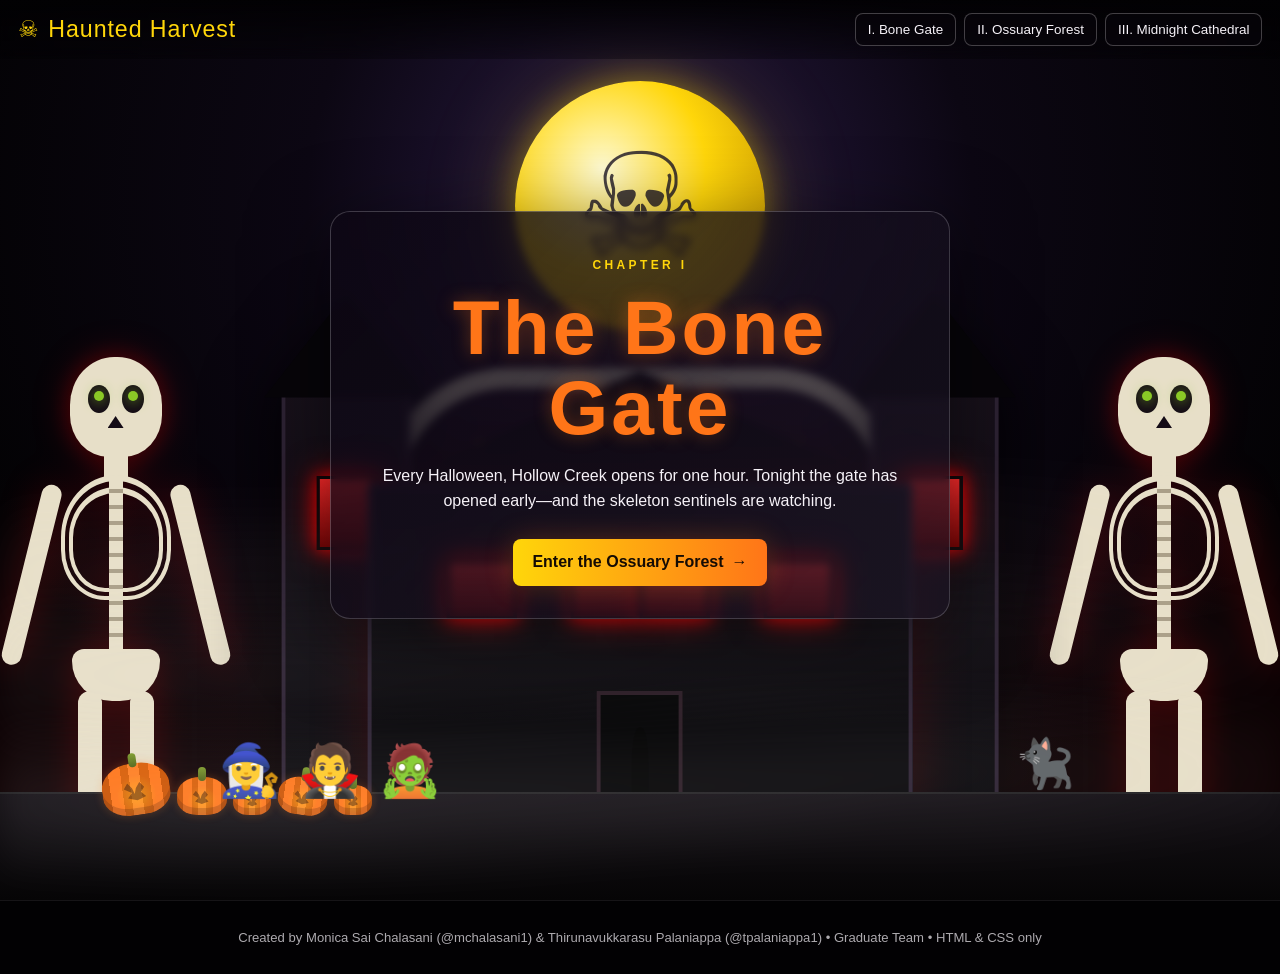
==== commit 7732922c: "Update styling and fix font consistency" ====
--- a/index.html
+++ b/index.html
@@ -3,11 +3,8 @@
 <head>
   <meta charset="UTF-8">
   <meta name="viewport" content="width=device-width, initial-scale=1.0">
-  <meta name="description" content="The Bone Cathedral of Hollow Creek — a CSS-only Halloween experience by Monica Sai Chalasani and Thirunavukkarasu Palaniappa.">
-  <title>The Bone Cathedral of Hollow Creek</title>
-  <link rel="preconnect" href="https://fonts.googleapis.com">
-  <link rel="preconnect" href="https://fonts.gstatic.com" crossorigin>
-  <link href="https://fonts.googleapis.com/css2?family=Creepster&family=Nosifer&family=Poppins:wght@400;600;700&display=swap" rel="stylesheet">
+  <meta name="description" content="Haunted Harvest: Hollow Creek — a CSS-only Halloween experience by Monica Sai Chalasani and Thirunavukkarasu Palaniappa.">
+  <title>Haunted Harvest: Hollow Creek</title>
   <link rel="stylesheet" href="haunted-harvest.css">
 </head>
 <body>
@@ -16,7 +13,7 @@
   <header class="topbar">
     <div class="brand" aria-label="Project title">
       <span aria-hidden="true">☠</span>
-      <span>The Bone Cathedral</span>
+      <span>Haunted Harvest</span>
     </div>
     <nav class="scene-nav" aria-label="Scene navigation">
       <a href="#gate">I. Bone Gate</a>
--- a/haunted-harvest.css
+++ b/haunted-harvest.css
@@ -25,7 +25,7 @@
 :focus-visible { outline: 3px solid var(--candle-glow); outline-offset: 4px; }
 
 .topbar { position: fixed; inset: 0 0 auto 0; z-index: 1000; display: flex; align-items: center; justify-content: space-between; gap: 1rem; padding: .8rem 1.1rem; background: linear-gradient(180deg, rgba(2,1,3,.95), rgba(2,1,3,.3)); backdrop-filter: blur(8px); }
-.brand { display: flex; gap: .55rem; align-items: center; font-family: "Creepster", cursive; letter-spacing: 1px; color: var(--candle-glow); font-size: clamp(1rem, 2vw, 1.45rem); }
+.brand { display: flex; gap: .55rem; align-items: center; font-family: Impact, Haettenschweiler, "Arial Narrow Bold", sans-serif; letter-spacing: 1px; color: var(--candle-glow); font-size: clamp(1rem, 2vw, 1.45rem); }
 .scene-nav { display: flex; flex-wrap: wrap; gap: .5rem; justify-content: flex-end; }
 .scene-nav a { text-decoration: none; font-size: .84rem; padding: .5rem .75rem; border: 1px solid rgba(246,242,248,.25); border-radius: 999px; background: rgba(8,5,12,.65); transition: transform .25s ease, background .25s ease, border-color .25s ease; }
 .scene-nav a:hover { transform: translateY(-2px); background: rgba(90,24,154,.45); border-color: var(--candy-purple); }
@@ -75,7 +75,7 @@
 @keyframes fogMove { from { transform: translateX(-18%); } to { transform: translateX(18%); } }
 
 .story-card { position: relative; z-index: 80; width: min(620px, 92vw); margin: 11vh auto 0; padding: clamp(1.2rem, 3vw, 2rem); background: linear-gradient(135deg, rgba(13,7,20,.82), rgba(26,20,35,.7)); border: 1px solid rgba(246,242,248,.2); border-radius: 1.25rem; box-shadow: 0 20px 80px rgba(0,0,0,.5); backdrop-filter: blur(9px); text-align: center; }
-.story-card h1, .story-card h2 { margin: .2rem 0 .8rem; font-family: "Nosifer", cursive; line-height: 1.05; color: var(--pumpkin); text-shadow: 0 0 18px rgba(255,117,24,.35); font-size: clamp(2.3rem, 6vw, 5.2rem); }
+.story-card h1, .story-card h2 { margin: .2rem 0 .8rem; font-family: Georgia, "Times New Roman", serif; line-height: 1.05; color: var(--pumpkin); text-shadow: 0 0 18px rgba(255,117,24,.35); font-size: clamp(2.3rem, 6vw, 5.2rem); }
 .story-card p { line-height: 1.7; }
 .eyebrow { text-transform: uppercase; letter-spacing: .28em; font-size: .75rem; color: var(--candle-glow); font-weight: 700; }
 .cta, .ghost-button { display: inline-flex; align-items: center; justify-content: center; gap: .5rem; text-decoration: none; padding: .9rem 1.2rem; margin-top: .6rem; border-radius: 999px; font-weight: 700; transition: transform .25s ease, box-shadow .25s ease, background .25s ease; }
@@ -538,3 +538,44 @@
   .patch-forest { right: 6%; bottom: 12%; transform: scale(.8); transform-origin: right bottom; }
   .patch-cathedral { left: 3%; bottom: 15%; transform: scale(.8); transform-origin: left bottom; }
 }
+
+
+/* Final student-style font overrides: no external font files required */
+body {
+  font-family: "Segoe UI", Arial, sans-serif;
+}
+.brand,
+.story-card h1,
+.story-card h2,
+.gate-arch {
+  font-family: Impact, Haettenschweiler, "Arial Narrow Bold", sans-serif;
+  letter-spacing: .04em;
+}
+.eyebrow,
+.scene-nav,
+.cta,
+.ghost-button,
+.summon-label {
+  font-family: "Segoe UI", Arial, sans-serif;
+}
+
+/* Keep the project dramatic but readable and easy to explain in class */
+.story-card {
+  border-width: 1px;
+  backdrop-filter: blur(4px);
+}
+.story-card p {
+  line-height: 1.55;
+}
+.scene-nav a,
+.cta,
+.ghost-button,
+.summon-label {
+  border-radius: 8px;
+}
+
+/* Slightly calmer timing so animations look intentional rather than excessive */
+.cloud { animation-duration: 28s; }
+.fog-back { animation-duration: 30s; }
+.fog-mid { animation-duration: 24s; }
+.fog-front { animation-duration: 19s; }
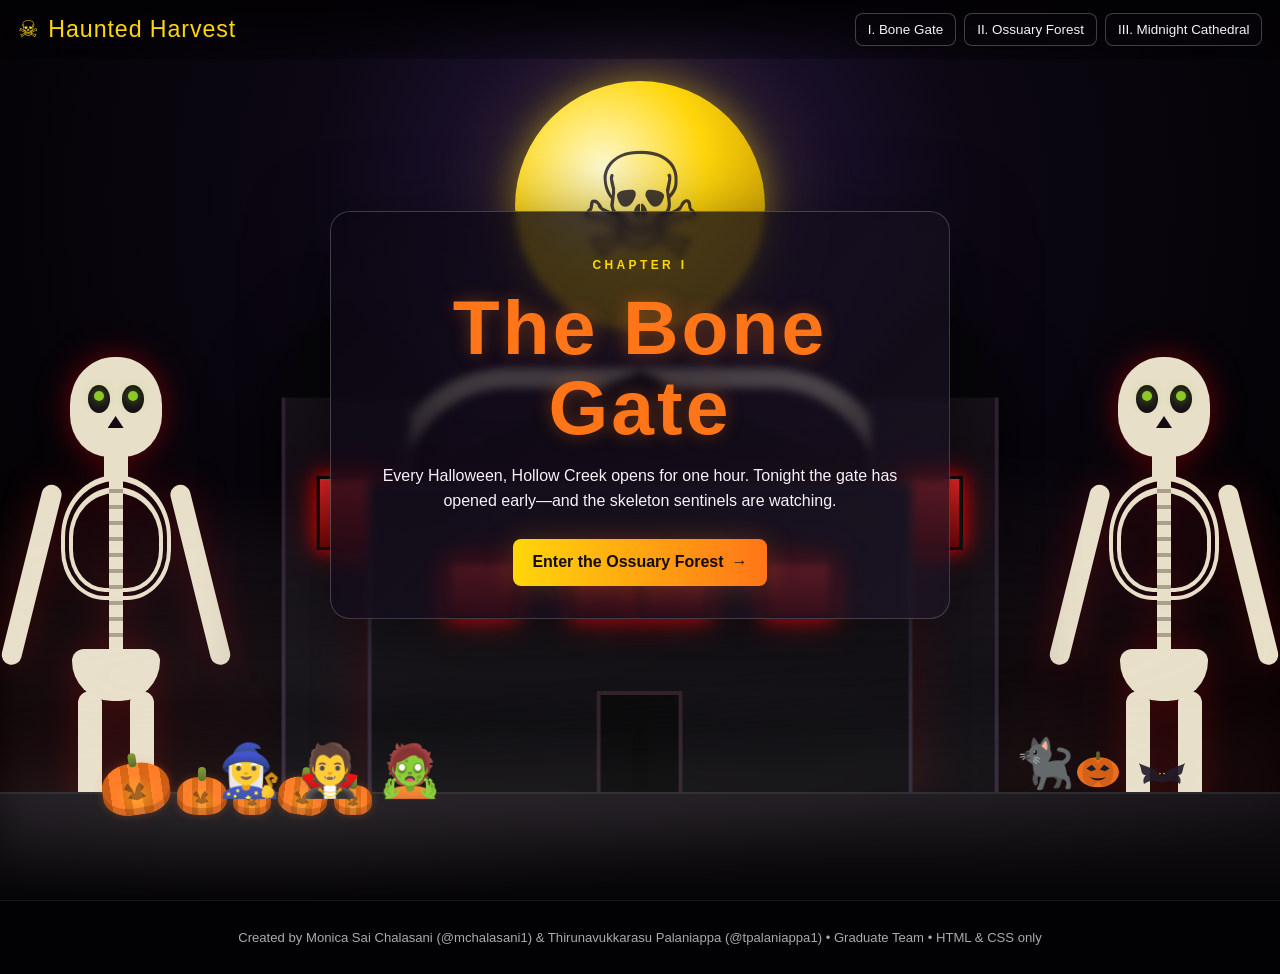
==== commit 0226ed8b: "Align project with course requirements and local assets" ====
--- a/index.html
+++ b/index.html
@@ -88,6 +88,10 @@
         <div class="hearse hearse-one"><span class="vehicle-body">⚰</span><span class="wheel wheel-a"></span><span class="wheel wheel-b"></span></div>
       </div>
       <div class="fog fog-front" aria-hidden="true"></div>
+      <div class="local-art local-art-gate" aria-hidden="true">
+        <img src="assets/images/pumpkin.svg" alt="">
+        <img src="assets/images/bat.svg" alt="">
+      </div>
     </section>
 
     <section id="forest" class="scene scene-forest" aria-labelledby="forest-title">
@@ -137,6 +141,10 @@
       </article>
 
       <div class="fog fog-back" aria-hidden="true"></div><div class="fog fog-mid" aria-hidden="true"></div><div class="fog fog-front" aria-hidden="true"></div>
+      <div class="local-art local-art-forest" aria-hidden="true">
+        <img src="assets/images/bat.svg" alt="">
+        <img src="assets/images/pumpkin.svg" alt="">
+      </div>
     </section>
 
     <section id="cathedral" class="scene scene-cathedral" aria-labelledby="cathedral-title">
@@ -215,6 +223,10 @@
       </div>
 
       <div class="fog fog-back" aria-hidden="true"></div><div class="fog fog-mid" aria-hidden="true"></div><div class="fog fog-front" aria-hidden="true"></div>
+      <div class="local-art local-art-final" aria-hidden="true">
+        <img src="assets/images/ghost.svg" alt="">
+        <img src="assets/images/pumpkin.svg" alt="">
+      </div>
     </section>
   </main>
 
--- a/haunted-harvest.css
+++ b/haunted-harvest.css
@@ -15,7 +15,7 @@
 
 * { box-sizing: border-box; }
 html { scroll-behavior: smooth; }
-body { margin: 0; background: var(--deep-night); color: var(--ghost-white); font-family: "Poppins", "Segoe UI", sans-serif; overflow-x: hidden; }
+body { margin: 0; background: var(--deep-night); color: var(--ghost-white); font-family: "Segoe UI", Arial, sans-serif; overflow-x: hidden; }
 a { color: inherit; }
 button, input, label, a { -webkit-tap-highlight-color: transparent; }
 
@@ -105,7 +105,7 @@
 .leg-l { left: 52px; }.leg-r { right: 52px; }
 
 .bone-gate { position: absolute; z-index: 5; left: 50%; bottom: 8%; transform: translateX(-50%); width: min(520px, 70vw); height: 460px; }
-.gate-arch { position: absolute; inset: 0 0 auto 0; height: 130px; border: 20px solid var(--bone); border-bottom: 0; border-radius: 260px 260px 0 0; display: grid; place-items: center; padding-top: 1.8rem; font-family: "Creepster"; font-size: clamp(1.3rem, 4vw, 2.4rem); color: var(--candle-glow); text-shadow: 0 0 10px var(--pumpkin); }
+.gate-arch { position: absolute; inset: 0 0 auto 0; height: 130px; border: 20px solid var(--bone); border-bottom: 0; border-radius: 260px 260px 0 0; display: grid; place-items: center; padding-top: 1.8rem; font-family: Georgia, "Times New Roman", serif; font-size: clamp(1.3rem, 4vw, 2.4rem); color: var(--candle-glow); text-shadow: 0 0 10px var(--pumpkin); }
 .gate-door { position: absolute; bottom: 0; width: 50%; height: 350px; border: 8px solid #4f3a2d; background: repeating-linear-gradient(90deg, #1a1113 0 18px, #2a171b 18px 24px); transform-origin: center top; }
 .gate-door-left { left: 0; animation: gateOpenL 7s ease-in-out infinite; }
 .gate-door-right { right: 0; animation: gateOpenR 7s ease-in-out infinite; }
@@ -179,7 +179,7 @@
 .final-card { margin-top: 5vh; max-width: 720px; }
 .summon-control { margin-top: 1rem; }
 .summon-checkbox { position: absolute; inline-size: 1px; block-size: 1px; opacity: 0; }
-.summon-label { display: inline-flex; justify-content: center; padding: 1rem 1.25rem; border: 2px solid var(--blood); border-radius: .75rem; background: linear-gradient(180deg, #250509, #080205); color: #ffd2d5; font-family: "Creepster"; letter-spacing: .08em; font-size: clamp(1rem, 3vw, 1.35rem); cursor: pointer; box-shadow: inset 0 0 20px rgba(138,7,18,.28), 0 0 20px rgba(138,7,18,.2); transition: .25s ease; }
+.summon-label { display: inline-flex; justify-content: center; padding: 1rem 1.25rem; border: 2px solid var(--blood); border-radius: .75rem; background: linear-gradient(180deg, #250509, #080205); color: #ffd2d5; font-family: Georgia, "Times New Roman", serif; letter-spacing: .08em; font-size: clamp(1rem, 3vw, 1.35rem); cursor: pointer; box-shadow: inset 0 0 20px rgba(138,7,18,.28), 0 0 20px rgba(138,7,18,.2); transition: .25s ease; }
 .summon-label:hover { transform: scale(1.04); box-shadow: inset 0 0 25px rgba(138,7,18,.45), 0 0 30px rgba(138,7,18,.35); }
 .summon-checkbox:focus-visible + .summon-label { outline: 3px solid var(--candle-glow); outline-offset: 5px; }
 
@@ -208,7 +208,7 @@
 
 .graveyard { position: absolute; z-index: 18; left: 8%; right: 8%; bottom: 14%; display: flex; align-items: flex-end; justify-content: space-around; gap: 1rem; pointer-events: auto; }
 .grave { position: relative; width: 150px; height: 130px; border: 0; border-radius: 70px 70px 12px 12px; background: linear-gradient(#47434a,#1b171e); color: var(--ghost-white); box-shadow: inset 0 0 0 4px #625b65; cursor: pointer; font: inherit; padding: 2rem .7rem .7rem; transition: transform .25s ease, box-shadow .25s ease; }
-.grave span { font-family: "Creepster"; font-size: 1.35rem; }
+.grave span { font-family: Georgia, "Times New Roman", serif; font-size: 1.35rem; }
 .grave small { position: absolute; left: 50%; bottom: calc(100% + .75rem); width: 180px; transform: translate(-50%, 10px); padding: .7rem; border-radius: .6rem; background: rgba(5,3,7,.9); border: 1px solid rgba(246,242,248,.2); opacity: 0; transition: .25s ease; pointer-events: none; }
 .grave:hover, .grave:focus-visible { transform: translateY(-8px); box-shadow: inset 0 0 0 4px #756d78, 0 0 24px rgba(246,242,248,.15); }
 .grave:hover small, .grave:focus-visible small { opacity: 1; transform: translate(-50%,0); }
@@ -579,3 +579,13 @@
 .fog-back { animation-duration: 30s; }
 .fog-mid { animation-duration: 24s; }
 .fog-front { animation-duration: 19s; }
+
+
+/* Small local SVG decorations from assets/images */
+.local-art { position:absolute; z-index:17; display:flex; gap:.5rem; align-items:end; pointer-events:none; }
+.local-art img { width:56px; height:auto; opacity:.9; }
+.local-art-gate { right:7%; bottom:12%; }
+.local-art-forest { left:8%; bottom:13%; }
+.local-art-final { right:7%; bottom:16%; }
+.local-art-final img:first-child { width:68px; animation:ghostFloat 4.5s ease-in-out infinite; }
+@media (max-width:600px) { .local-art img{width:42px}.local-art-final img:first-child{width:50px} }
